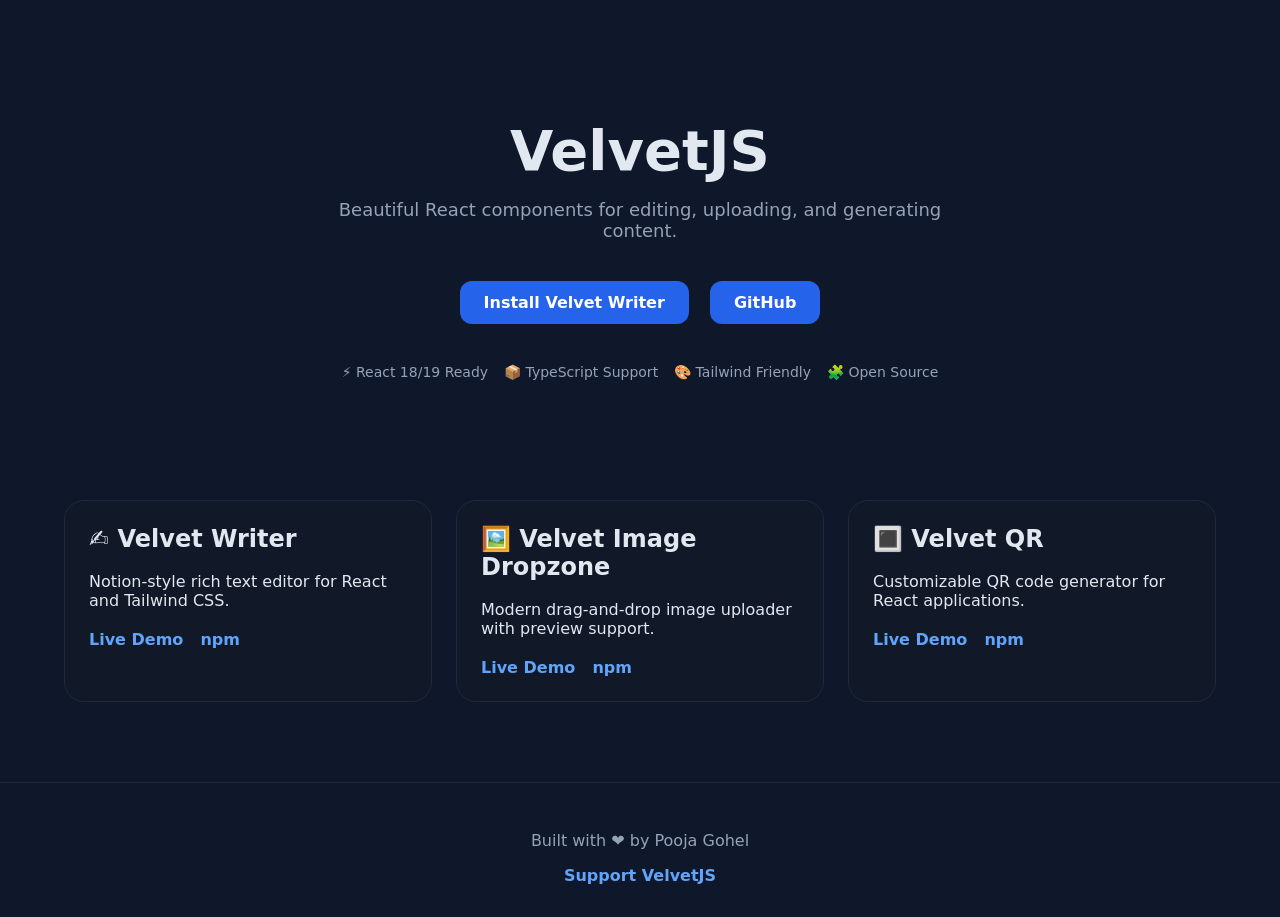
==== index.html @ a47351d4 "Scaffold VelvetJS GitHub Pages site Homepage, per-package demo pages, sponsor page, and GitHub Actio" ====
<!DOCTYPE html>
<html lang="en">
<head>
  <meta charset="UTF-8" />
  <meta name="viewport" content="width=device-width, initial-scale=1.0" />
  <title>VelvetJS – React UI Tools</title>

  <meta name="description" content="VelvetJS – React rich text editor, image upload dropzone, and QR code generator." />
  <meta property="og:title" content="VelvetJS" />
  <meta property="og:description" content="Beautiful React components for editing, uploading, and generating content." />
  <meta property="og:type" content="website" />
  <meta property="og:url" content="https://velvetjs.github.io" />

  <link rel="stylesheet" href="styles/main.css" />
</head>
<body>

  <header class="hero">
    <h1>VelvetJS</h1>
    <p>Beautiful React components for editing, uploading, and generating content.</p>

    <div class="hero-buttons">
      <a href="https://www.npmjs.com/package/velvet-writer">Install Velvet Writer</a>
      <a href="https://github.com/PoojaGohel">GitHub</a>
    </div>

    <div class="stats">
      <div>⚡ React 18/19 Ready</div>
      <div>📦 TypeScript Support</div>
      <div>🎨 Tailwind Friendly</div>
      <div>🧩 Open Source</div>
    </div>
  </header>

  <main class="packages">

    <section class="card">
      <h2>✍️ Velvet Writer</h2>
      <p>Notion-style rich text editor for React and Tailwind CSS.</p>
      <div class="actions">
        <a href="/writer/">Live Demo</a>
        <a href="https://www.npmjs.com/package/velvet-writer">npm</a>
      </div>
    </section>

    <section class="card">
      <h2>🖼️ Velvet Image Dropzone</h2>
      <p>Modern drag-and-drop image uploader with preview support.</p>
      <div class="actions">
        <a href="/image-dropzone/">Live Demo</a>
        <a href="https://www.npmjs.com/package/velvet-image-dropzone">npm</a>
      </div>
    </section>

    <section class="card">
      <h2>🔳 Velvet QR</h2>
      <p>Customizable QR code generator for React applications.</p>
      <div class="actions">
        <a href="/qr/">Live Demo</a>
        <a href="https://www.npmjs.com/package/velvet-qr">npm</a>
      </div>
    </section>

  </main>

  <footer>
    <p>Built with ❤️ by Pooja Gohel</p>
    <a href="/sponsor/">Support VelvetJS</a>
  </footer>

</body>
</html>
---- styles/main.css ----
* {
  box-sizing: border-box;
}

body {
  margin: 0;
  font-family: Inter, system-ui, sans-serif;
  background: #0f172a;
  color: #e2e8f0;
}

.hero {
  text-align: center;
  padding: 80px 20px;
}

.hero h1 {
  font-size: 56px;
  margin-bottom: 16px;
}

.hero p {
  font-size: 18px;
  max-width: 640px;
  margin: 0 auto 32px;
  color: #94a3b8;
}

.hero-buttons a {
  display: inline-block;
  margin: 8px;
  padding: 12px 24px;
  border-radius: 12px;
  background: #2563eb;
  color: white;
  text-decoration: none;
  font-weight: 600;
}

.stats {
  display: flex;
  flex-wrap: wrap;
  justify-content: center;
  gap: 16px;
  margin-top: 32px;
  color: #94a3b8;
  font-size: 14px;
}

.packages {
  display: grid;
  grid-template-columns: repeat(auto-fit, minmax(280px, 1fr));
  gap: 24px;
  padding: 40px 24px 80px;
  max-width: 1200px;
  margin: auto;
}

.card {
  background: #111827;
  border: 1px solid #1e293b;
  border-radius: 20px;
  padding: 24px;
}

.card h2 {
  margin-top: 0;
}

.actions {
  margin-top: 20px;
}

.actions a {
  margin-right: 12px;
  color: #60a5fa;
  text-decoration: none;
  font-weight: 600;
}

pre {
  background: #111827;
  border: 1px solid #1e293b;
  border-radius: 12px;
  padding: 16px;
  overflow-x: auto;
}

footer {
  text-align: center;
  padding: 32px 20px;
  border-top: 1px solid #1e293b;
  color: #94a3b8;
}

footer a {
  color: #60a5fa;
  text-decoration: none;
  font-weight: 600;
}
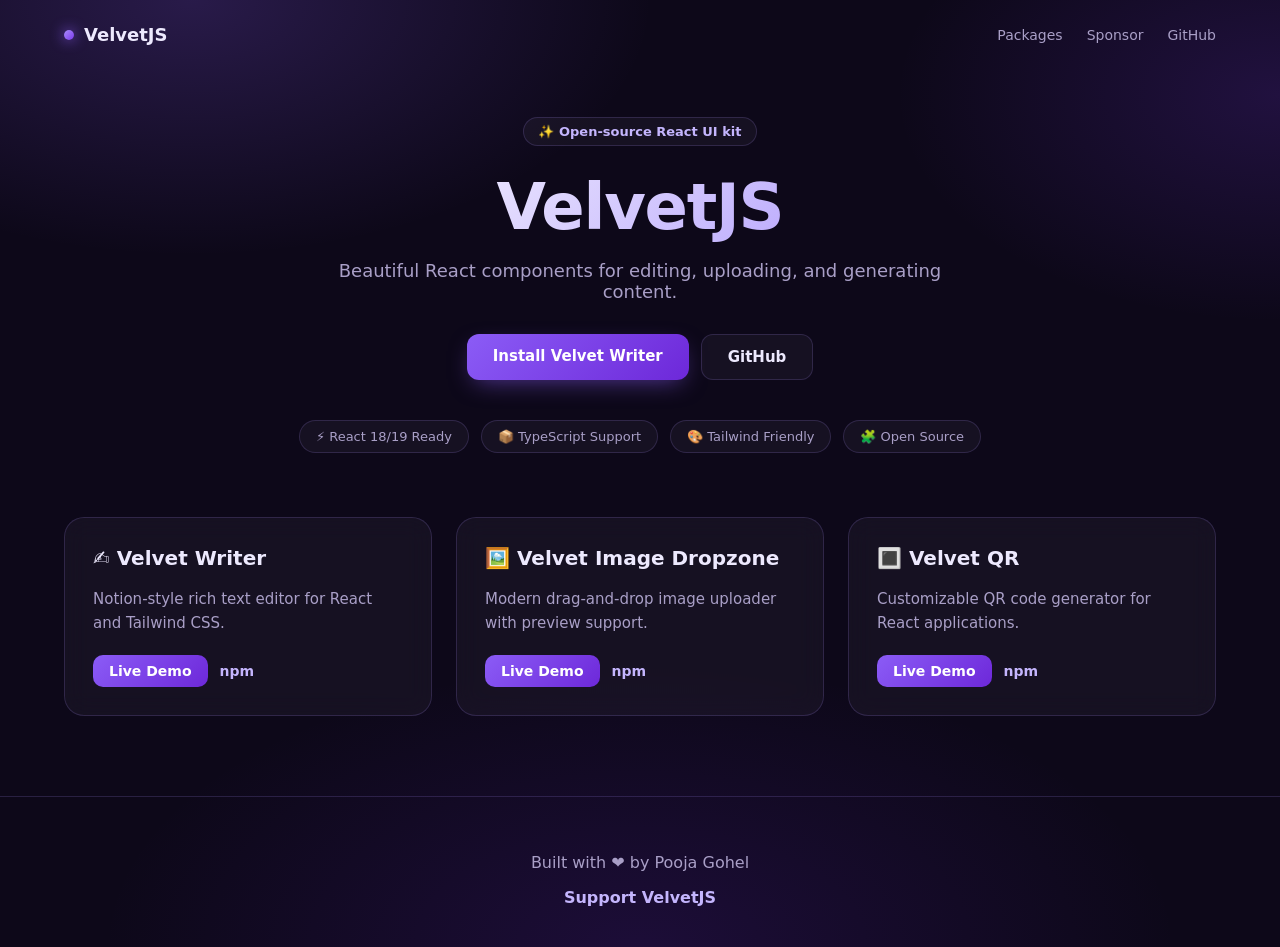
==== commit 83c8b99a: "Restyle site with a purple glassmorphism theme Replace the blue accent with a purple palette, add gr" ====
--- a/index.html
+++ b/index.html
@@ -9,13 +9,23 @@
   <meta property="og:title" content="VelvetJS" />
   <meta property="og:description" content="Beautiful React components for editing, uploading, and generating content." />
   <meta property="og:type" content="website" />
-  <meta property="og:url" content="https://velvetjs.github.io" />
+  <meta property="og:url" content="https://poojagohel.github.io" />
 
   <link rel="stylesheet" href="styles/main.css" />
 </head>
 <body>
 
+  <nav class="nav">
+    <a href="/" class="nav-brand"><span class="dot"></span> VelvetJS</a>
+    <div class="nav-links">
+      <a href="#packages">Packages</a>
+      <a href="/sponsor/">Sponsor</a>
+      <a href="https://github.com/PoojaGohel">GitHub</a>
+    </div>
+  </nav>
+
   <header class="hero">
+    <span class="eyebrow">✨ Open-source React UI kit</span>
     <h1>VelvetJS</h1>
     <p>Beautiful React components for editing, uploading, and generating content.</p>
 
@@ -32,13 +42,13 @@
     </div>
   </header>
 
-  <main class="packages">
+  <main class="packages" id="packages">
 
     <section class="card">
       <h2>✍️ Velvet Writer</h2>
       <p>Notion-style rich text editor for React and Tailwind CSS.</p>
       <div class="actions">
-        <a href="/writer/">Live Demo</a>
+        <a href="/velvet-writer/">Live Demo</a>
         <a href="https://www.npmjs.com/package/velvet-writer">npm</a>
       </div>
     </section>
@@ -47,7 +57,7 @@
       <h2>🖼️ Velvet Image Dropzone</h2>
       <p>Modern drag-and-drop image uploader with preview support.</p>
       <div class="actions">
-        <a href="/image-dropzone/">Live Demo</a>
+        <a href="/velvet-image-dropzone/">Live Demo</a>
         <a href="https://www.npmjs.com/package/velvet-image-dropzone">npm</a>
       </div>
     </section>
@@ -56,7 +66,7 @@
       <h2>🔳 Velvet QR</h2>
       <p>Customizable QR code generator for React applications.</p>
       <div class="actions">
-        <a href="/qr/">Live Demo</a>
+        <a href="/velvet-qr/">Live Demo</a>
         <a href="https://www.npmjs.com/package/velvet-qr">npm</a>
       </div>
     </section>
--- a/styles/main.css
+++ b/styles/main.css
@@ -2,99 +2,295 @@
   box-sizing: border-box;
 }
 
+:root {
+  --bg: #0d0819;
+  --bg-alt: #150e2b;
+  --surface: rgba(255, 255, 255, 0.04);
+  --surface-border: rgba(167, 139, 250, 0.18);
+  --text: #ede9fe;
+  --text-muted: #a99fc7;
+  --purple-50: #f5f3ff;
+  --purple-300: #c4b5fd;
+  --purple-400: #a78bfa;
+  --purple-500: #8b5cf6;
+  --purple-600: #7c3aed;
+  --purple-700: #6d28d9;
+}
+
+html {
+  scroll-behavior: smooth;
+}
+
 body {
   margin: 0;
-  font-family: Inter, system-ui, sans-serif;
-  background: #0f172a;
-  color: #e2e8f0;
-}
+  font-family: "Inter", system-ui, -apple-system, sans-serif;
+  background:
+    radial-gradient(60% 45% at 15% 0%, rgba(139, 92, 246, 0.22), transparent 60%),
+    radial-gradient(50% 40% at 100% 10%, rgba(124, 58, 237, 0.18), transparent 60%),
+    radial-gradient(70% 50% at 50% 100%, rgba(109, 40, 217, 0.16), transparent 60%),
+    var(--bg);
+  color: var(--text);
+  min-height: 100vh;
+}
+
+a {
+  color: inherit;
+}
+
+/* Nav */
+
+.nav {
+  display: flex;
+  align-items: center;
+  justify-content: space-between;
+  max-width: 1200px;
+  margin: 0 auto;
+  padding: 24px 24px 0;
+}
+
+.nav-brand {
+  display: flex;
+  align-items: center;
+  gap: 10px;
+  font-weight: 700;
+  font-size: 18px;
+  text-decoration: none;
+  color: var(--text);
+}
+
+.nav-brand .dot {
+  width: 10px;
+  height: 10px;
+  border-radius: 50%;
+  background: linear-gradient(135deg, var(--purple-400), var(--purple-600));
+  box-shadow: 0 0 14px var(--purple-500);
+}
+
+.nav-links {
+  display: flex;
+  gap: 24px;
+}
+
+.nav-links a {
+  color: var(--text-muted);
+  text-decoration: none;
+  font-size: 14px;
+  font-weight: 500;
+  transition: color 0.2s ease;
+}
+
+.nav-links a:hover {
+  color: var(--purple-300);
+}
+
+/* Hero */
 
 .hero {
   text-align: center;
-  padding: 80px 20px;
+  padding: 72px 20px 48px;
+}
+
+.hero .eyebrow {
+  display: inline-flex;
+  align-items: center;
+  gap: 8px;
+  padding: 6px 14px;
+  border-radius: 999px;
+  background: var(--surface);
+  border: 1px solid var(--surface-border);
+  color: var(--purple-300);
+  font-size: 13px;
+  font-weight: 600;
+  margin-bottom: 24px;
 }
 
 .hero h1 {
-  font-size: 56px;
-  margin-bottom: 16px;
+  font-size: clamp(40px, 7vw, 64px);
+  margin: 0 0 16px;
+  font-weight: 800;
+  letter-spacing: -0.02em;
+  background: linear-gradient(135deg, #ffffff 20%, var(--purple-300) 60%, var(--purple-500) 100%);
+  -webkit-background-clip: text;
+  background-clip: text;
+  color: transparent;
 }
 
 .hero p {
   font-size: 18px;
   max-width: 640px;
   margin: 0 auto 32px;
-  color: #94a3b8;
+  color: var(--text-muted);
+}
+
+.hero-buttons {
+  display: flex;
+  flex-wrap: wrap;
+  justify-content: center;
+  gap: 12px;
 }
 
 .hero-buttons a {
   display: inline-block;
-  margin: 8px;
-  padding: 12px 24px;
+  padding: 13px 26px;
   border-radius: 12px;
-  background: #2563eb;
+  text-decoration: none;
+  font-weight: 600;
+  font-size: 15px;
+  transition: transform 0.15s ease, box-shadow 0.15s ease, background 0.15s ease;
+}
+
+.hero-buttons a:first-child {
+  background: linear-gradient(135deg, var(--purple-500), var(--purple-700));
   color: white;
-  text-decoration: none;
-  font-weight: 600;
+  box-shadow: 0 8px 24px -8px rgba(139, 92, 246, 0.6);
+}
+
+.hero-buttons a:first-child:hover {
+  transform: translateY(-2px);
+  box-shadow: 0 12px 28px -8px rgba(139, 92, 246, 0.75);
+}
+
+.hero-buttons a:not(:first-child) {
+  background: var(--surface);
+  border: 1px solid var(--surface-border);
+  color: var(--text);
+}
+
+.hero-buttons a:not(:first-child):hover {
+  border-color: var(--purple-400);
+  transform: translateY(-2px);
 }
 
 .stats {
   display: flex;
   flex-wrap: wrap;
   justify-content: center;
-  gap: 16px;
-  margin-top: 32px;
-  color: #94a3b8;
-  font-size: 14px;
-}
+  gap: 12px;
+  margin-top: 40px;
+}
+
+.stats div {
+  padding: 8px 16px;
+  border-radius: 999px;
+  background: var(--surface);
+  border: 1px solid var(--surface-border);
+  color: var(--text-muted);
+  font-size: 13px;
+  font-weight: 500;
+}
+
+/* Package cards */
 
 .packages {
   display: grid;
   grid-template-columns: repeat(auto-fit, minmax(280px, 1fr));
   gap: 24px;
-  padding: 40px 24px 80px;
+  padding: 16px 24px 80px;
   max-width: 1200px;
   margin: auto;
 }
 
 .card {
-  background: #111827;
-  border: 1px solid #1e293b;
+  position: relative;
+  background: var(--surface);
+  border: 1px solid var(--surface-border);
   border-radius: 20px;
-  padding: 24px;
+  padding: 28px;
+  backdrop-filter: blur(12px);
+  transition: transform 0.2s ease, border-color 0.2s ease, box-shadow 0.2s ease;
+  overflow: hidden;
+}
+
+.card::before {
+  content: "";
+  position: absolute;
+  inset: 0;
+  background: radial-gradient(120% 60% at 0% 0%, rgba(139, 92, 246, 0.15), transparent 60%);
+  opacity: 0;
+  transition: opacity 0.2s ease;
+}
+
+.card:hover {
+  transform: translateY(-4px);
+  border-color: var(--purple-400);
+  box-shadow: 0 16px 40px -16px rgba(139, 92, 246, 0.45);
+}
+
+.card:hover::before {
+  opacity: 1;
 }
 
 .card h2 {
   margin-top: 0;
+  font-size: 20px;
+  position: relative;
+}
+
+.card p {
+  color: var(--text-muted);
+  font-size: 15px;
+  line-height: 1.6;
+  position: relative;
 }
 
 .actions {
   margin-top: 20px;
+  position: relative;
+  display: flex;
+  gap: 12px;
 }
 
 .actions a {
-  margin-right: 12px;
-  color: #60a5fa;
-  text-decoration: none;
-  font-weight: 600;
+  color: var(--purple-300);
+  text-decoration: none;
+  font-weight: 600;
+  font-size: 14px;
+  padding: 8px 0;
+  transition: color 0.2s ease;
+}
+
+.actions a:hover {
+  color: var(--purple-50);
+}
+
+.actions a:first-child {
+  padding: 8px 16px;
+  border-radius: 10px;
+  background: linear-gradient(135deg, var(--purple-500), var(--purple-700));
+  color: white;
+}
+
+.actions a:first-child:hover {
+  color: white;
+  opacity: 0.9;
 }
 
 pre {
-  background: #111827;
-  border: 1px solid #1e293b;
+  background: var(--bg-alt);
+  border: 1px solid var(--surface-border);
   border-radius: 12px;
   padding: 16px;
   overflow-x: auto;
 }
 
+code {
+  color: var(--purple-300);
+}
+
 footer {
   text-align: center;
-  padding: 32px 20px;
-  border-top: 1px solid #1e293b;
-  color: #94a3b8;
+  padding: 40px 20px;
+  border-top: 1px solid var(--surface-border);
+  color: var(--text-muted);
 }
 
 footer a {
-  color: #60a5fa;
-  text-decoration: none;
-  font-weight: 600;
-}
+  color: var(--purple-300);
+  text-decoration: none;
+  font-weight: 600;
+  transition: color 0.2s ease;
+}
+
+footer a:hover {
+  color: var(--purple-50);
+}
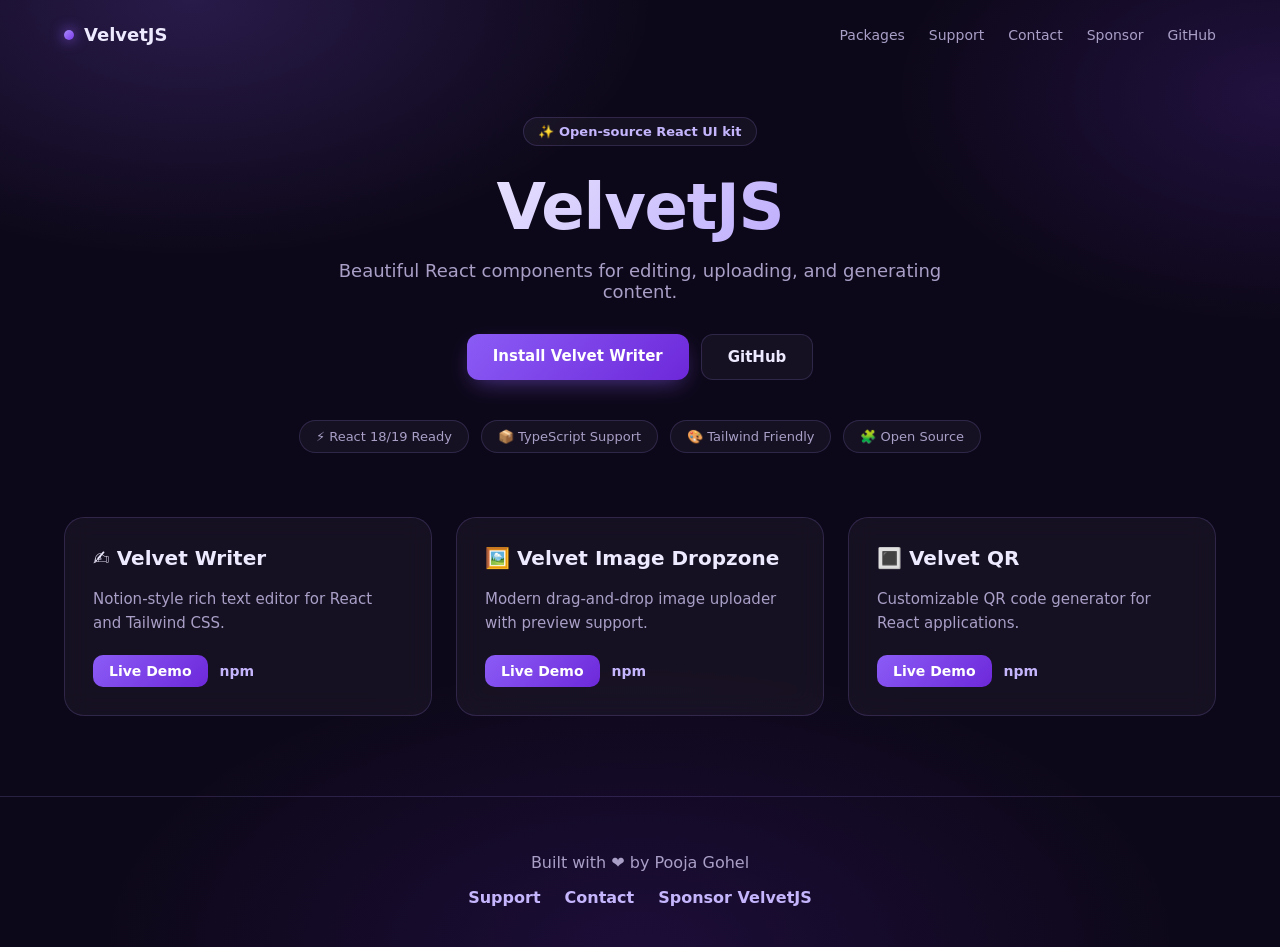
==== commit 8e5b2744: "Add Contact and Support pages, no backend required Contact page routes visitors to a mailto link and" ====
--- a/index.html
+++ b/index.html
@@ -3,15 +3,85 @@
 <head>
   <meta charset="UTF-8" />
   <meta name="viewport" content="width=device-width, initial-scale=1.0" />
-  <title>VelvetJS – React UI Tools</title>
+  <title>VelvetJS – Beautiful React UI Components (Editor, Dropzone, QR Code)</title>
 
-  <meta name="description" content="VelvetJS – React rich text editor, image upload dropzone, and QR code generator." />
-  <meta property="og:title" content="VelvetJS" />
-  <meta property="og:description" content="Beautiful React components for editing, uploading, and generating content." />
+  <meta name="description" content="VelvetJS is a free, open-source suite of React components: a Notion-style rich text editor, a drag-and-drop image dropzone, and a customizable QR code generator. TypeScript-ready, Tailwind-friendly, React 18 & 19 compatible." />
+  <meta name="keywords" content="react components, react rich text editor, react image upload, react qr code generator, velvet-writer, velvet-image-dropzone, velvet-qr, open source react ui library, tailwind react components, typescript react components" />
+  <meta name="author" content="Pooja Gohel" />
+  <meta name="robots" content="index, follow" />
+  <link rel="canonical" href="https://poojagohel.github.io/" />
+
+  <link rel="icon" type="image/svg+xml" href="/assets/favicon.svg" />
+  <meta name="theme-color" content="#0d0819" />
+
+  <meta property="og:site_name" content="VelvetJS" />
+  <meta property="og:title" content="VelvetJS – Beautiful React UI Components" />
+  <meta property="og:description" content="Beautiful React components for editing, uploading, and generating content. Free, open-source, and TypeScript-ready." />
   <meta property="og:type" content="website" />
-  <meta property="og:url" content="https://poojagohel.github.io" />
+  <meta property="og:url" content="https://poojagohel.github.io/" />
+  <meta property="og:image" content="https://poojagohel.github.io/assets/og-image.png" />
+  <meta property="og:image:width" content="1200" />
+  <meta property="og:image:height" content="630" />
+
+  <meta name="twitter:card" content="summary_large_image" />
+  <meta name="twitter:title" content="VelvetJS – Beautiful React UI Components" />
+  <meta name="twitter:description" content="Beautiful React components for editing, uploading, and generating content. Free, open-source, and TypeScript-ready." />
+  <meta name="twitter:image" content="https://poojagohel.github.io/assets/og-image.png" />
 
   <link rel="stylesheet" href="styles/main.css" />
+
+  <script type="application/ld+json">
+  {
+    "@context": "https://schema.org",
+    "@type": "WebSite",
+    "name": "VelvetJS",
+    "url": "https://poojagohel.github.io/",
+    "description": "Beautiful React components for editing, uploading, and generating content.",
+    "author": {
+      "@type": "Person",
+      "name": "Pooja Gohel",
+      "url": "https://github.com/PoojaGohel"
+    }
+  }
+  </script>
+  <script type="application/ld+json">
+  {
+    "@context": "https://schema.org",
+    "@type": "ItemList",
+    "itemListElement": [
+      {
+        "@type": "SoftwareApplication",
+        "position": 1,
+        "name": "Velvet Writer",
+        "applicationCategory": "DeveloperApplication",
+        "operatingSystem": "Any",
+        "description": "Notion-style rich text editor for React and Tailwind CSS.",
+        "url": "https://poojagohel.github.io/velvet-writer/",
+        "offers": { "@type": "Offer", "price": "0", "priceCurrency": "USD" }
+      },
+      {
+        "@type": "SoftwareApplication",
+        "position": 2,
+        "name": "Velvet Image Dropzone",
+        "applicationCategory": "DeveloperApplication",
+        "operatingSystem": "Any",
+        "description": "Modern drag-and-drop image uploader with preview support for React.",
+        "url": "https://poojagohel.github.io/velvet-image-dropzone/",
+        "offers": { "@type": "Offer", "price": "0", "priceCurrency": "USD" }
+      },
+      {
+        "@type": "SoftwareApplication",
+        "position": 3,
+        "name": "Velvet QR",
+        "applicationCategory": "DeveloperApplication",
+        "operatingSystem": "Any",
+        "description": "Customizable QR code generator for React applications.",
+        "url": "https://poojagohel.github.io/velvet-qr/",
+        "offers": { "@type": "Offer", "price": "0", "priceCurrency": "USD" }
+      }
+    ]
+  }
+  </script>
 </head>
 <body>
 
@@ -19,6 +89,8 @@
     <a href="/" class="nav-brand"><span class="dot"></span> VelvetJS</a>
     <div class="nav-links">
       <a href="#packages">Packages</a>
+      <a href="/support/">Support</a>
+      <a href="/contact/">Contact</a>
       <a href="/sponsor/">Sponsor</a>
       <a href="https://github.com/PoojaGohel">GitHub</a>
     </div>
@@ -75,7 +147,11 @@
 
   <footer>
     <p>Built with ❤️ by Pooja Gohel</p>
-    <a href="/sponsor/">Support VelvetJS</a>
+    <div class="footer-links">
+      <a href="/support/">Support</a>
+      <a href="/contact/">Contact</a>
+      <a href="/sponsor/">Sponsor VelvetJS</a>
+    </div>
   </footer>
 
 </body>
--- a/styles/main.css
+++ b/styles/main.css
@@ -294,3 +294,56 @@
 footer a:hover {
   color: var(--purple-50);
 }
+
+.footer-links {
+  display: flex;
+  flex-wrap: wrap;
+  justify-content: center;
+  gap: 24px;
+  margin-top: 12px;
+}
+
+/* Content pages (support, contact, package demos) */
+
+.content {
+  max-width: 900px;
+  margin: 0 auto;
+  padding: 16px 24px 80px;
+}
+
+.content h2 {
+  font-size: 22px;
+  margin-top: 40px;
+}
+
+.content h2:first-child {
+  margin-top: 0;
+}
+
+.method-grid {
+  display: grid;
+  grid-template-columns: repeat(auto-fit, minmax(240px, 1fr));
+  gap: 20px;
+  margin-top: 16px;
+}
+
+.faq-item {
+  background: var(--surface);
+  border: 1px solid var(--surface-border);
+  border-radius: 16px;
+  padding: 20px 24px;
+  margin-bottom: 16px;
+}
+
+.faq-item h3 {
+  margin: 0 0 8px;
+  font-size: 16px;
+  color: var(--text);
+}
+
+.faq-item p {
+  margin: 0;
+  color: var(--text-muted);
+  font-size: 15px;
+  line-height: 1.6;
+}
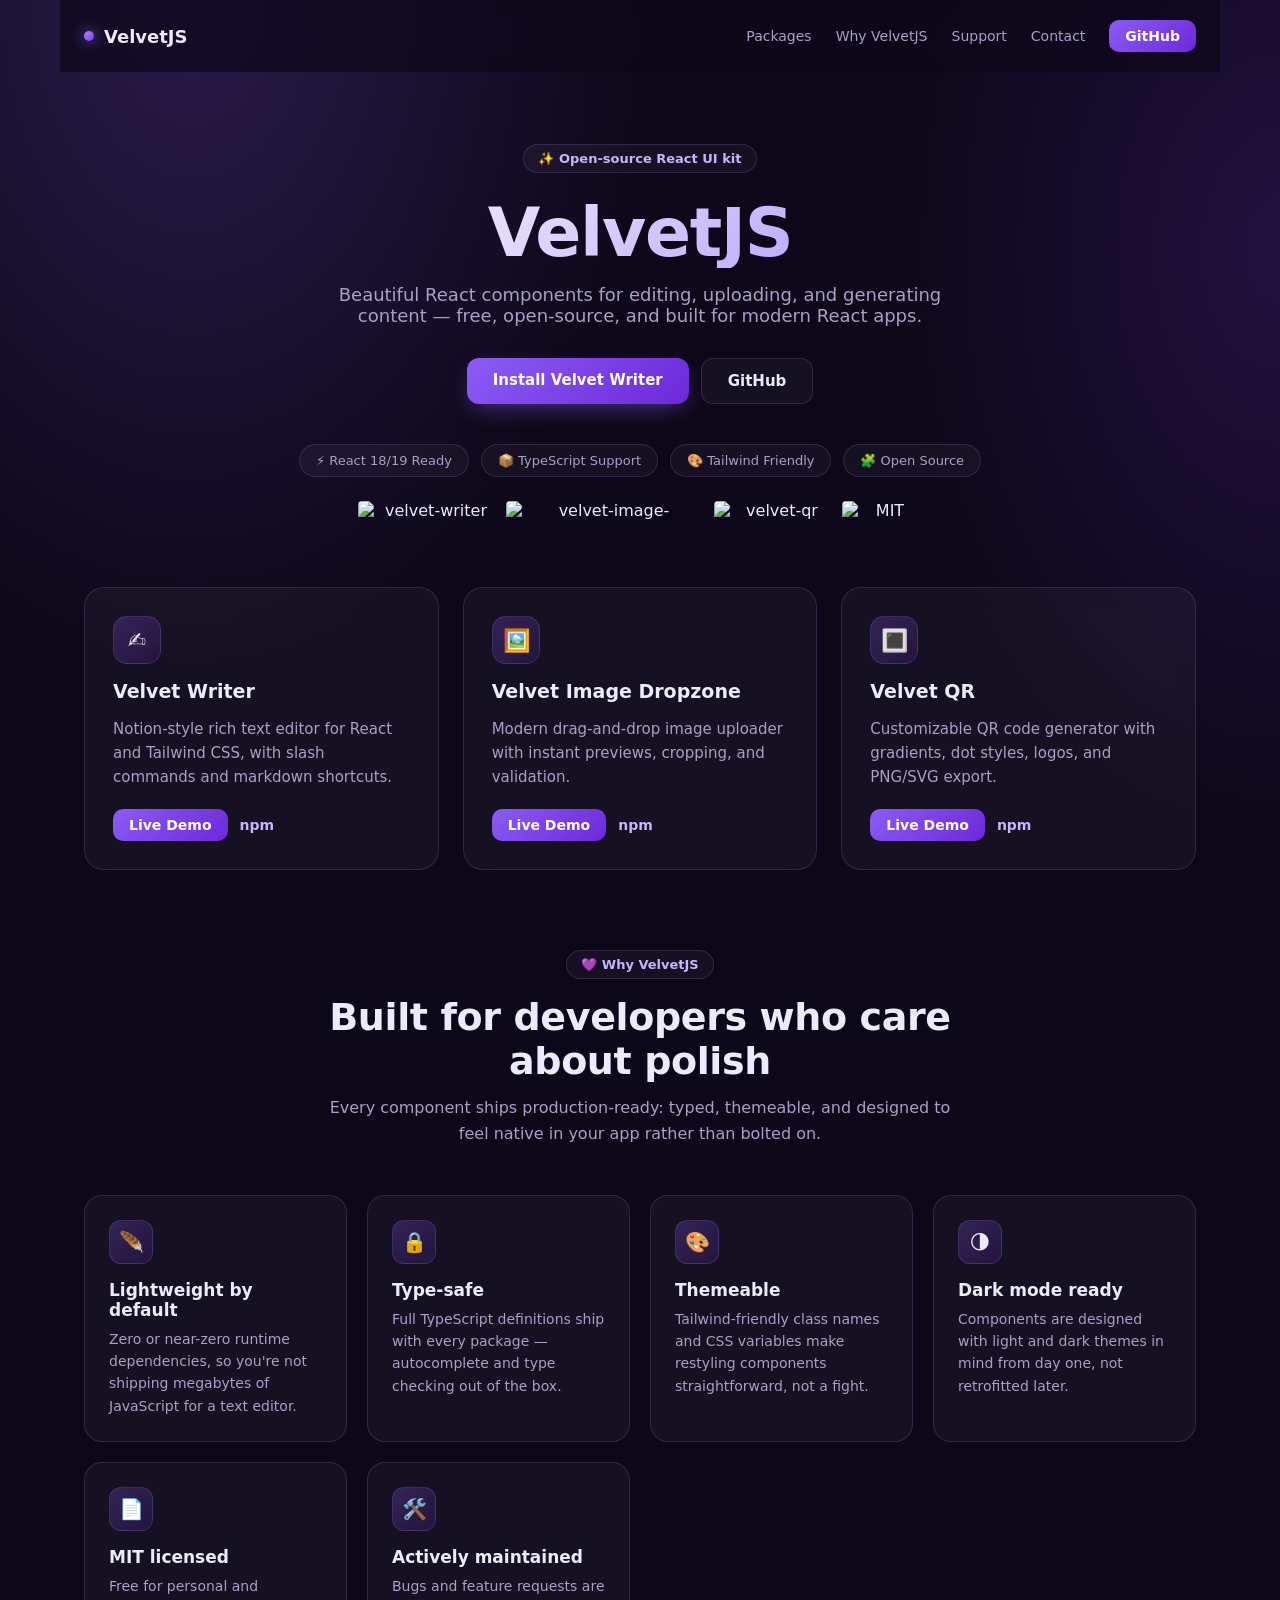
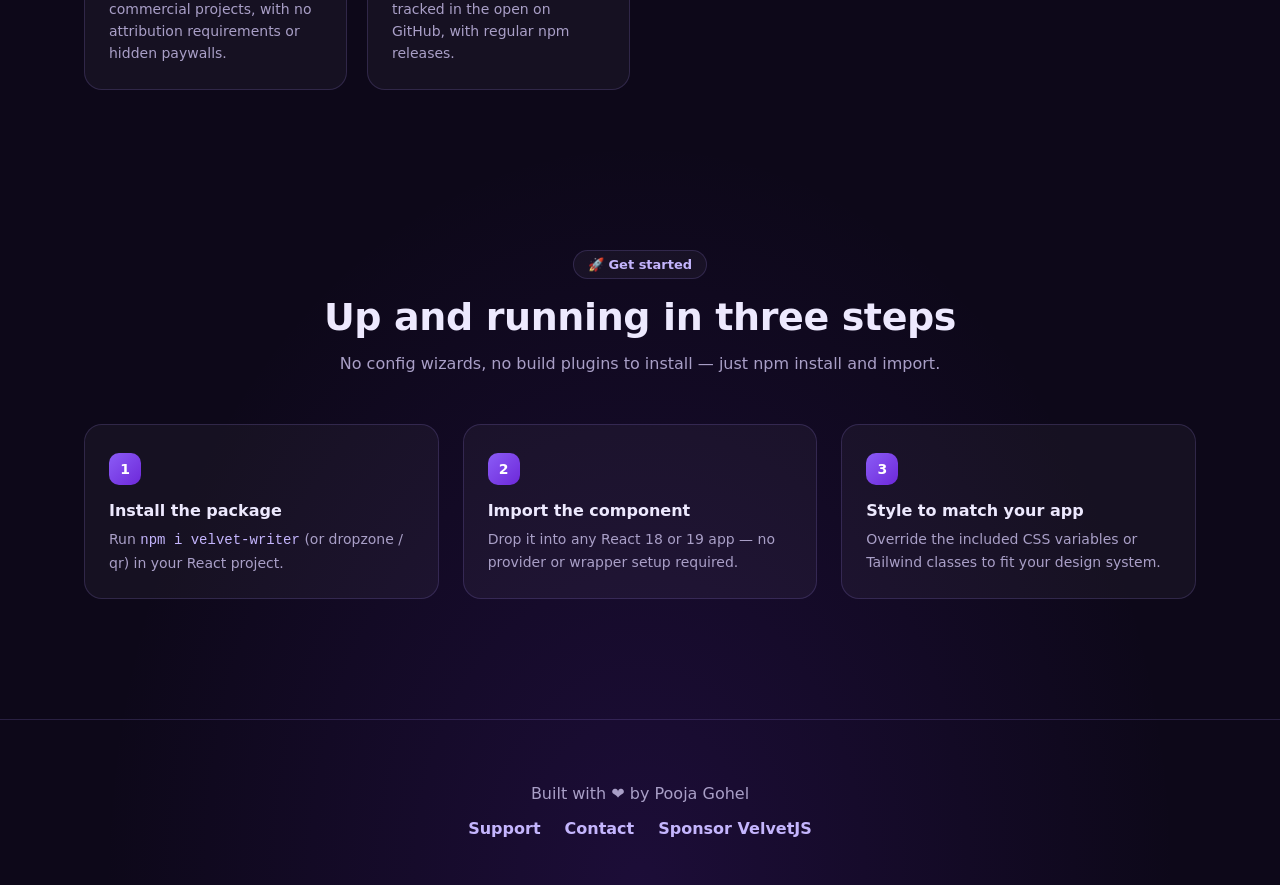
==== commit 962bd3d3: "Redesign UI and deepen SEO across the site UI: add a responsive hamburger nav (CSS-only, no JS toggl" ====
--- a/index.html
+++ b/index.html
@@ -3,7 +3,7 @@
 <head>
   <meta charset="UTF-8" />
   <meta name="viewport" content="width=device-width, initial-scale=1.0" />
-  <title>VelvetJS – Beautiful React UI Components (Editor, Dropzone, QR Code)</title>
+  <title>VelvetJS – React Editor, Image Upload & QR Components</title>
 
   <meta name="description" content="VelvetJS is a free, open-source suite of React components: a Notion-style rich text editor, a drag-and-drop image dropzone, and a customizable QR code generator. TypeScript-ready, Tailwind-friendly, React 18 & 19 compatible." />
   <meta name="keywords" content="react components, react rich text editor, react image upload, react qr code generator, velvet-writer, velvet-image-dropzone, velvet-qr, open source react ui library, tailwind react components, typescript react components" />
@@ -87,19 +87,21 @@
 
   <nav class="nav">
     <a href="/" class="nav-brand"><span class="dot"></span> VelvetJS</a>
+    <input type="checkbox" id="nav-toggle" class="nav-toggle" />
+    <label for="nav-toggle" class="nav-burger" aria-label="Toggle menu"><span></span></label>
     <div class="nav-links">
       <a href="#packages">Packages</a>
+      <a href="#why">Why VelvetJS</a>
       <a href="/support/">Support</a>
       <a href="/contact/">Contact</a>
-      <a href="/sponsor/">Sponsor</a>
-      <a href="https://github.com/PoojaGohel">GitHub</a>
+      <a href="https://github.com/PoojaGohel" class="nav-cta">GitHub</a>
     </div>
   </nav>
 
   <header class="hero">
     <span class="eyebrow">✨ Open-source React UI kit</span>
     <h1>VelvetJS</h1>
-    <p>Beautiful React components for editing, uploading, and generating content.</p>
+    <p>Beautiful React components for editing, uploading, and generating content — free, open-source, and built for modern React apps.</p>
 
     <div class="hero-buttons">
       <a href="https://www.npmjs.com/package/velvet-writer">Install Velvet Writer</a>
@@ -112,34 +114,115 @@
       <div>🎨 Tailwind Friendly</div>
       <div>🧩 Open Source</div>
     </div>
+
+    <div class="badge-row">
+      <img src="https://img.shields.io/npm/v/velvet-writer?color=8b5cf6&label=velvet-writer" alt="velvet-writer npm version" width="140" height="22" loading="lazy" />
+      <img src="https://img.shields.io/npm/v/velvet-image-dropzone?color=8b5cf6&label=velvet-image-dropzone" alt="velvet-image-dropzone npm version" width="200" height="22" loading="lazy" />
+      <img src="https://img.shields.io/npm/v/velvet-qr?color=8b5cf6&label=velvet-qr" alt="velvet-qr npm version" width="120" height="22" loading="lazy" />
+      <img src="https://img.shields.io/badge/license-MIT-8b5cf6" alt="MIT license" width="80" height="22" loading="lazy" />
+    </div>
   </header>
 
-  <main class="packages" id="packages">
-
-    <section class="card">
-      <h2>✍️ Velvet Writer</h2>
-      <p>Notion-style rich text editor for React and Tailwind CSS.</p>
-      <div class="actions">
-        <a href="/velvet-writer/">Live Demo</a>
-        <a href="https://www.npmjs.com/package/velvet-writer">npm</a>
-      </div>
+  <main>
+
+    <section class="packages" id="packages">
+
+      <section class="card reveal">
+        <div class="card-icon">✍️</div>
+        <h2>Velvet Writer</h2>
+        <p>Notion-style rich text editor for React and Tailwind CSS, with slash commands and markdown shortcuts.</p>
+        <div class="actions">
+          <a href="/velvet-writer/">Live Demo</a>
+          <a href="https://www.npmjs.com/package/velvet-writer">npm</a>
+        </div>
+      </section>
+
+      <section class="card reveal">
+        <div class="card-icon">🖼️</div>
+        <h2>Velvet Image Dropzone</h2>
+        <p>Modern drag-and-drop image uploader with instant previews, cropping, and validation.</p>
+        <div class="actions">
+          <a href="/velvet-image-dropzone/">Live Demo</a>
+          <a href="https://www.npmjs.com/package/velvet-image-dropzone">npm</a>
+        </div>
+      </section>
+
+      <section class="card reveal">
+        <div class="card-icon">🔳</div>
+        <h2>Velvet QR</h2>
+        <p>Customizable QR code generator with gradients, dot styles, logos, and PNG/SVG export.</p>
+        <div class="actions">
+          <a href="/velvet-qr/">Live Demo</a>
+          <a href="https://www.npmjs.com/package/velvet-qr">npm</a>
+        </div>
+      </section>
+
     </section>
 
-    <section class="card">
-      <h2>🖼️ Velvet Image Dropzone</h2>
-      <p>Modern drag-and-drop image uploader with preview support.</p>
-      <div class="actions">
-        <a href="/velvet-image-dropzone/">Live Demo</a>
-        <a href="https://www.npmjs.com/package/velvet-image-dropzone">npm</a>
+    <section class="section" id="why">
+      <div class="section-header reveal">
+        <span class="eyebrow">💜 Why VelvetJS</span>
+        <h2>Built for developers who care about polish</h2>
+        <p>Every component ships production-ready: typed, themeable, and designed to feel native in your app rather than bolted on.</p>
+      </div>
+
+      <div class="feature-grid">
+        <div class="feature reveal">
+          <div class="icon">🪶</div>
+          <h3>Lightweight by default</h3>
+          <p>Zero or near-zero runtime dependencies, so you're not shipping megabytes of JavaScript for a text editor.</p>
+        </div>
+        <div class="feature reveal">
+          <div class="icon">🔒</div>
+          <h3>Type-safe</h3>
+          <p>Full TypeScript definitions ship with every package — autocomplete and type checking out of the box.</p>
+        </div>
+        <div class="feature reveal">
+          <div class="icon">🎨</div>
+          <h3>Themeable</h3>
+          <p>Tailwind-friendly class names and CSS variables make restyling components straightforward, not a fight.</p>
+        </div>
+        <div class="feature reveal">
+          <div class="icon">🌗</div>
+          <h3>Dark mode ready</h3>
+          <p>Components are designed with light and dark themes in mind from day one, not retrofitted later.</p>
+        </div>
+        <div class="feature reveal">
+          <div class="icon">📄</div>
+          <h3>MIT licensed</h3>
+          <p>Free for personal and commercial projects, with no attribution requirements or hidden paywalls.</p>
+        </div>
+        <div class="feature reveal">
+          <div class="icon">🛠️</div>
+          <h3>Actively maintained</h3>
+          <p>Bugs and feature requests are tracked in the open on GitHub, with regular npm releases.</p>
+        </div>
       </div>
     </section>
 
-    <section class="card">
-      <h2>🔳 Velvet QR</h2>
-      <p>Customizable QR code generator for React applications.</p>
-      <div class="actions">
-        <a href="/velvet-qr/">Live Demo</a>
-        <a href="https://www.npmjs.com/package/velvet-qr">npm</a>
+    <section class="section">
+      <div class="section-header reveal">
+        <span class="eyebrow">🚀 Get started</span>
+        <h2>Up and running in three steps</h2>
+        <p>No config wizards, no build plugins to install — just npm install and import.</p>
+      </div>
+
+      <div class="steps">
+        <div class="step reveal">
+          <div class="step-number">1</div>
+          <h3>Install the package</h3>
+          <p>Run <code>npm i velvet-writer</code> (or dropzone / qr) in your React project.</p>
+        </div>
+        <div class="step reveal">
+          <div class="step-number">2</div>
+          <h3>Import the component</h3>
+          <p>Drop it into any React 18 or 19 app — no provider or wrapper setup required.</p>
+        </div>
+        <div class="step reveal">
+          <div class="step-number">3</div>
+          <h3>Style to match your app</h3>
+          <p>Override the included CSS variables or Tailwind classes to fit your design system.</p>
+        </div>
       </div>
     </section>
 
@@ -154,5 +237,6 @@
     </div>
   </footer>
 
+  <script src="scripts/main.js"></script>
 </body>
 </html>
--- a/styles/main.css
+++ b/styles/main.css
@@ -6,15 +6,18 @@
   --bg: #0d0819;
   --bg-alt: #150e2b;
   --surface: rgba(255, 255, 255, 0.04);
+  --surface-hover: rgba(255, 255, 255, 0.07);
   --surface-border: rgba(167, 139, 250, 0.18);
   --text: #ede9fe;
   --text-muted: #a99fc7;
+  --text-dim: #7c7295;
   --purple-50: #f5f3ff;
   --purple-300: #c4b5fd;
   --purple-400: #a78bfa;
   --purple-500: #8b5cf6;
   --purple-600: #7c3aed;
   --purple-700: #6d28d9;
+  --max: 1160px;
 }
 
 html {
@@ -31,21 +34,49 @@
     var(--bg);
   color: var(--text);
   min-height: 100vh;
+  overflow-x: hidden;
 }
 
 a {
   color: inherit;
 }
 
+img {
+  max-width: 100%;
+}
+
+::selection {
+  background: var(--purple-500);
+  color: white;
+}
+
+/* Reveal-on-scroll */
+
+.reveal {
+  opacity: 0;
+  transform: translateY(16px);
+  transition: opacity 0.6s ease, transform 0.6s ease;
+}
+
+.reveal.is-visible {
+  opacity: 1;
+  transform: none;
+}
+
 /* Nav */
 
 .nav {
+  position: sticky;
+  top: 0;
+  z-index: 50;
   display: flex;
   align-items: center;
   justify-content: space-between;
-  max-width: 1200px;
+  max-width: var(--max);
   margin: 0 auto;
-  padding: 24px 24px 0;
+  padding: 20px 24px;
+  background: rgba(13, 8, 25, 0.7);
+  backdrop-filter: blur(10px);
 }
 
 .nav-brand {
@@ -56,6 +87,7 @@
   font-size: 18px;
   text-decoration: none;
   color: var(--text);
+  z-index: 2;
 }
 
 .nav-brand .dot {
@@ -66,8 +98,48 @@
   box-shadow: 0 0 14px var(--purple-500);
 }
 
+.nav-toggle {
+  display: none;
+}
+
+.nav-burger {
+  display: none;
+  width: 22px;
+  height: 16px;
+  position: relative;
+  cursor: pointer;
+  z-index: 2;
+}
+
+.nav-burger span,
+.nav-burger span::before,
+.nav-burger span::after {
+  position: absolute;
+  left: 0;
+  width: 100%;
+  height: 2px;
+  background: var(--text);
+  border-radius: 2px;
+  transition: transform 0.2s ease, opacity 0.2s ease, top 0.2s ease;
+}
+
+.nav-burger span {
+  top: 7px;
+}
+
+.nav-burger span::before {
+  content: "";
+  top: -7px;
+}
+
+.nav-burger span::after {
+  content: "";
+  top: 7px;
+}
+
 .nav-links {
   display: flex;
+  align-items: center;
   gap: 24px;
 }
 
@@ -83,14 +155,102 @@
   color: var(--purple-300);
 }
 
-/* Hero */
-
-.hero {
+.nav-links .nav-cta {
+  padding: 8px 16px;
+  border-radius: 10px;
+  background: linear-gradient(135deg, var(--purple-500), var(--purple-700));
+  color: white !important;
+  font-weight: 600;
+}
+
+@media (max-width: 760px) {
+  .nav-burger {
+    display: block;
+  }
+
+  .nav-links {
+    position: fixed;
+    inset: 0 0 auto 0;
+    flex-direction: column;
+    align-items: flex-start;
+    gap: 4px;
+    padding: 88px 24px 24px;
+    background: rgba(13, 8, 25, 0.98);
+    border-bottom: 1px solid var(--surface-border);
+    transform: translateY(-100%);
+    opacity: 0;
+    visibility: hidden;
+    transition: transform 0.25s ease, opacity 0.25s ease, visibility 0.25s;
+  }
+
+  .nav-links a {
+    width: 100%;
+    padding: 12px 0;
+    font-size: 16px;
+    border-bottom: 1px solid var(--surface-border);
+  }
+
+  .nav-links .nav-cta {
+    margin-top: 8px;
+    text-align: center;
+  }
+
+  .nav-toggle:checked ~ .nav-links {
+    transform: none;
+    opacity: 1;
+    visibility: visible;
+  }
+
+  .nav-toggle:checked ~ .nav-burger span {
+    background: transparent;
+  }
+
+  .nav-toggle:checked ~ .nav-burger span::before {
+    top: 0;
+    transform: rotate(45deg);
+  }
+
+  .nav-toggle:checked ~ .nav-burger span::after {
+    top: 0;
+    transform: rotate(-45deg);
+  }
+}
+
+/* Section shell */
+
+.section {
+  max-width: var(--max);
+  margin: 0 auto;
+  padding: 80px 24px;
+}
+
+.section-header {
   text-align: center;
-  padding: 72px 20px 48px;
-}
-
-.hero .eyebrow {
+  max-width: 640px;
+  margin: 0 auto 48px;
+}
+
+.section-header .eyebrow {
+  margin-bottom: 16px;
+}
+
+.section-header h2 {
+  font-size: clamp(28px, 4vw, 38px);
+  margin: 0 0 12px;
+  font-weight: 800;
+  letter-spacing: -0.01em;
+}
+
+.section-header p {
+  color: var(--text-muted);
+  font-size: 16px;
+  line-height: 1.6;
+  margin: 0;
+}
+
+/* Eyebrow pill (shared) */
+
+.eyebrow {
   display: inline-flex;
   align-items: center;
   gap: 8px;
@@ -101,14 +261,26 @@
   color: var(--purple-300);
   font-size: 13px;
   font-weight: 600;
+}
+
+/* Hero */
+
+.hero {
+  text-align: center;
+  padding: 72px 20px 48px;
+  position: relative;
+}
+
+.hero .eyebrow {
   margin-bottom: 24px;
 }
 
 .hero h1 {
-  font-size: clamp(40px, 7vw, 64px);
+  font-size: clamp(40px, 7vw, 68px);
   margin: 0 0 16px;
   font-weight: 800;
   letter-spacing: -0.02em;
+  line-height: 1.05;
   background: linear-gradient(135deg, #ffffff 20%, var(--purple-300) 60%, var(--purple-500) 100%);
   -webkit-background-clip: text;
   background-clip: text;
@@ -179,14 +351,124 @@
   font-weight: 500;
 }
 
+/* Badge row (shields.io) */
+
+.badge-row {
+  display: flex;
+  flex-wrap: wrap;
+  justify-content: center;
+  gap: 8px;
+  margin-top: 24px;
+}
+
+.badge-row img {
+  height: 22px;
+  border-radius: 4px;
+}
+
+/* Feature grid ("Why VelvetJS") */
+
+.feature-grid {
+  display: grid;
+  grid-template-columns: repeat(auto-fit, minmax(240px, 1fr));
+  gap: 20px;
+}
+
+.feature {
+  background: var(--surface);
+  border: 1px solid var(--surface-border);
+  border-radius: 18px;
+  padding: 24px;
+  transition: transform 0.2s ease, border-color 0.2s ease;
+}
+
+.feature:hover {
+  transform: translateY(-3px);
+  border-color: var(--purple-400);
+}
+
+.feature .icon {
+  width: 44px;
+  height: 44px;
+  border-radius: 12px;
+  display: flex;
+  align-items: center;
+  justify-content: center;
+  font-size: 20px;
+  background: linear-gradient(135deg, rgba(139, 92, 246, 0.25), rgba(109, 40, 217, 0.15));
+  border: 1px solid var(--surface-border);
+  margin-bottom: 16px;
+}
+
+.feature h3 {
+  margin: 0 0 8px;
+  font-size: 17px;
+}
+
+.feature p {
+  margin: 0;
+  color: var(--text-muted);
+  font-size: 14px;
+  line-height: 1.6;
+}
+
+/* How it works steps */
+
+.steps {
+  display: grid;
+  grid-template-columns: repeat(3, 1fr);
+  gap: 24px;
+  counter-reset: step;
+}
+
+@media (max-width: 760px) {
+  .steps {
+    grid-template-columns: 1fr;
+  }
+}
+
+.step {
+  position: relative;
+  padding: 28px 24px 24px;
+  background: var(--surface);
+  border: 1px solid var(--surface-border);
+  border-radius: 18px;
+}
+
+.step .step-number {
+  width: 32px;
+  height: 32px;
+  border-radius: 10px;
+  display: flex;
+  align-items: center;
+  justify-content: center;
+  font-weight: 700;
+  font-size: 14px;
+  color: white;
+  background: linear-gradient(135deg, var(--purple-500), var(--purple-700));
+  margin-bottom: 16px;
+}
+
+.step h3 {
+  margin: 0 0 8px;
+  font-size: 16px;
+}
+
+.step p {
+  margin: 0;
+  color: var(--text-muted);
+  font-size: 14px;
+  line-height: 1.6;
+}
+
 /* Package cards */
 
 .packages {
   display: grid;
   grid-template-columns: repeat(auto-fit, minmax(280px, 1fr));
   gap: 24px;
-  padding: 16px 24px 80px;
-  max-width: 1200px;
+  padding: 16px 24px 0;
+  max-width: var(--max);
   margin: auto;
 }
 
@@ -220,9 +502,24 @@
   opacity: 1;
 }
 
-.card h2 {
-  margin-top: 0;
-  font-size: 20px;
+.card .card-icon {
+  width: 48px;
+  height: 48px;
+  border-radius: 14px;
+  display: flex;
+  align-items: center;
+  justify-content: center;
+  font-size: 22px;
+  background: linear-gradient(135deg, rgba(139, 92, 246, 0.25), rgba(109, 40, 217, 0.15));
+  border: 1px solid var(--surface-border);
+  margin-bottom: 16px;
+  position: relative;
+}
+
+.card h2,
+.card h3 {
+  margin: 0 0 10px;
+  font-size: 19px;
   position: relative;
 }
 
@@ -231,12 +528,14 @@
   font-size: 15px;
   line-height: 1.6;
   position: relative;
+  min-height: 48px;
 }
 
 .actions {
   margin-top: 20px;
   position: relative;
   display: flex;
+  flex-wrap: wrap;
   gap: 12px;
 }
 
@@ -271,6 +570,7 @@
   border-radius: 12px;
   padding: 16px;
   overflow-x: auto;
+  font-size: 14px;
 }
 
 code {
@@ -279,9 +579,10 @@
 
 footer {
   text-align: center;
-  padding: 40px 20px;
+  padding: 48px 20px;
   border-top: 1px solid var(--surface-border);
   color: var(--text-muted);
+  margin-top: 40px;
 }
 
 footer a {
@@ -313,7 +614,8 @@
 
 .content h2 {
   font-size: 22px;
-  margin-top: 40px;
+  margin-top: 48px;
+  margin-bottom: 16px;
 }
 
 .content h2:first-child {
@@ -347,3 +649,167 @@
   font-size: 15px;
   line-height: 1.6;
 }
+
+/* Live demo panels (package pages) */
+
+.demo-panel {
+  background: var(--surface);
+  border: 1px solid var(--surface-border);
+  border-radius: 20px;
+  padding: 4px;
+  margin-bottom: 8px;
+}
+
+.demo-panel-inner {
+  background: var(--bg-alt);
+  border-radius: 16px;
+  padding: 24px;
+}
+
+.demo-toolbar {
+  display: flex;
+  flex-wrap: wrap;
+  gap: 6px;
+  padding-bottom: 14px;
+  margin-bottom: 14px;
+  border-bottom: 1px solid var(--surface-border);
+}
+
+.demo-toolbar button {
+  width: 34px;
+  height: 34px;
+  border-radius: 8px;
+  border: 1px solid var(--surface-border);
+  background: var(--surface);
+  color: var(--text);
+  font-size: 14px;
+  font-weight: 700;
+  cursor: pointer;
+  transition: background 0.15s ease, color 0.15s ease, border-color 0.15s ease;
+}
+
+.demo-toolbar button:hover,
+.demo-toolbar button.is-active {
+  background: linear-gradient(135deg, var(--purple-500), var(--purple-700));
+  color: white;
+  border-color: transparent;
+}
+
+.demo-editable {
+  min-height: 160px;
+  outline: none;
+  font-size: 15px;
+  line-height: 1.7;
+  color: var(--text);
+}
+
+.demo-editable:empty::before {
+  content: attr(data-placeholder);
+  color: var(--text-dim);
+}
+
+.demo-dropzone {
+  border: 2px dashed var(--surface-border);
+  border-radius: 14px;
+  padding: 40px 20px;
+  text-align: center;
+  cursor: pointer;
+  transition: border-color 0.2s ease, background 0.2s ease;
+}
+
+.demo-dropzone.is-dragover,
+.demo-dropzone:hover {
+  border-color: var(--purple-400);
+  background: rgba(139, 92, 246, 0.06);
+}
+
+.demo-dropzone .icon {
+  font-size: 32px;
+  margin-bottom: 12px;
+}
+
+.demo-dropzone p {
+  margin: 0;
+  color: var(--text-muted);
+  font-size: 14px;
+}
+
+.demo-preview-grid {
+  display: grid;
+  grid-template-columns: repeat(auto-fill, minmax(90px, 1fr));
+  gap: 10px;
+  margin-top: 16px;
+}
+
+.demo-preview-grid img {
+  width: 100%;
+  aspect-ratio: 1;
+  object-fit: cover;
+  border-radius: 10px;
+  border: 1px solid var(--surface-border);
+}
+
+.demo-qr-layout {
+  display: flex;
+  flex-wrap: wrap;
+  gap: 24px;
+  align-items: center;
+}
+
+.demo-qr-layout .qr-controls {
+  flex: 1 1 240px;
+}
+
+.demo-qr-layout input {
+  width: 100%;
+  padding: 10px 14px;
+  border-radius: 10px;
+  border: 1px solid var(--surface-border);
+  background: var(--surface);
+  color: var(--text);
+  font-size: 14px;
+  margin-bottom: 12px;
+}
+
+.demo-qr-layout input:focus {
+  outline: none;
+  border-color: var(--purple-400);
+}
+
+.demo-qr-layout .swatches {
+  display: flex;
+  gap: 8px;
+}
+
+.demo-qr-layout .swatch {
+  width: 28px;
+  height: 28px;
+  border-radius: 50%;
+  border: 2px solid transparent;
+  cursor: pointer;
+}
+
+.demo-qr-layout .swatch.is-active {
+  border-color: white;
+}
+
+.demo-qr-preview {
+  flex: 0 0 auto;
+  background: white;
+  padding: 12px;
+  border-radius: 14px;
+  line-height: 0;
+}
+
+.demo-qr-preview img {
+  display: block;
+  width: 160px;
+  height: 160px;
+}
+
+.demo-caption {
+  margin-top: 16px;
+  color: var(--text-dim);
+  font-size: 13px;
+  text-align: center;
+}
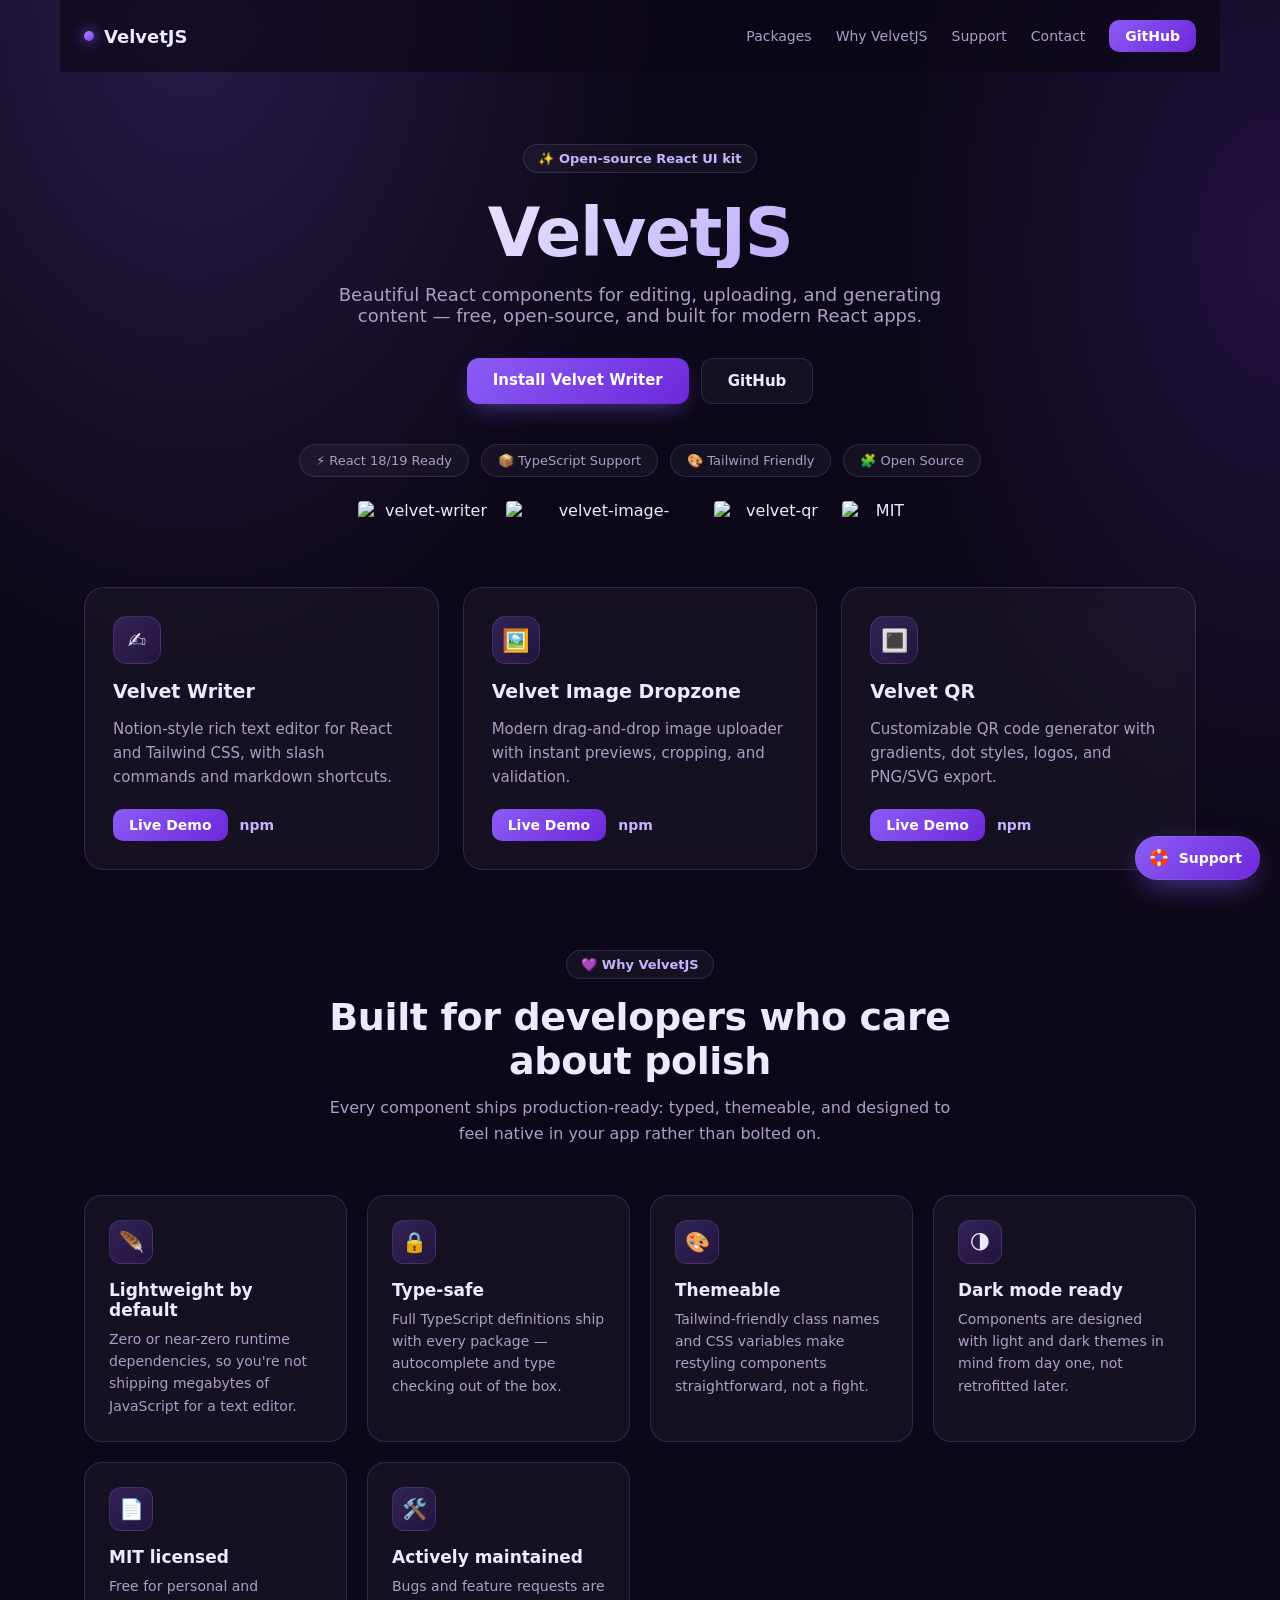
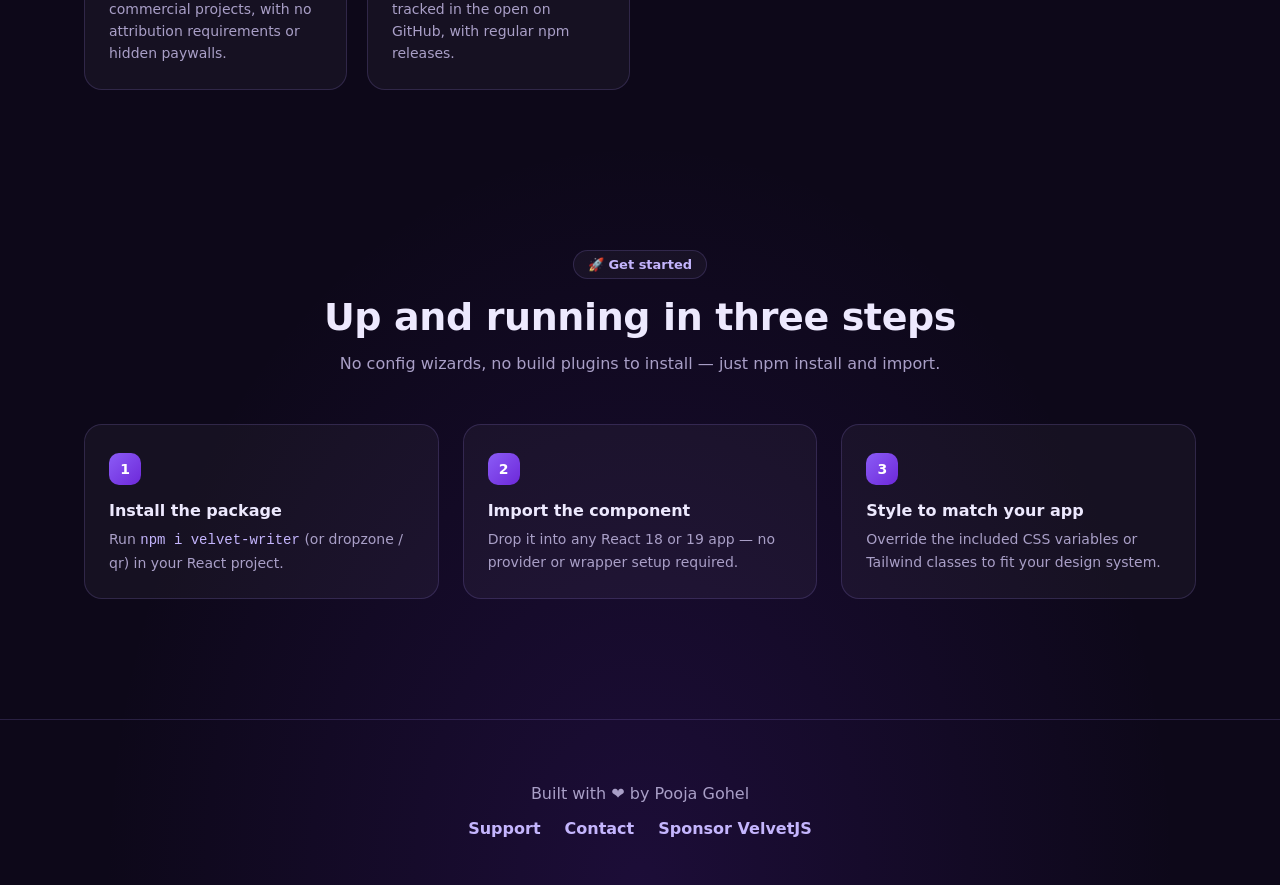
==== commit cbc364a5: "Add a persistent floating support button to every page Fixed-position pill in the bottom-right corne" ====
--- a/index.html
+++ b/index.html
@@ -238,5 +238,7 @@
   </footer>
 
   <script src="scripts/main.js"></script>
+  <a href="/support/" class="support-fab" aria-label="Get support"><span class="support-fab-icon">🛟</span><span class="support-fab-label">Support</span></a>
+
 </body>
 </html>
--- a/styles/main.css
+++ b/styles/main.css
@@ -813,3 +813,55 @@
   font-size: 13px;
   text-align: center;
 }
+
+/* Floating support button */
+
+.support-fab {
+  position: fixed;
+  right: 20px;
+  bottom: 20px;
+  z-index: 100;
+  display: flex;
+  align-items: center;
+  gap: 10px;
+  padding: 12px 18px 12px 14px;
+  border-radius: 999px;
+  background: linear-gradient(135deg, var(--purple-500), var(--purple-700));
+  color: white;
+  text-decoration: none;
+  font-weight: 600;
+  font-size: 14px;
+  box-shadow: 0 10px 30px -8px rgba(139, 92, 246, 0.65), 0 0 0 1px rgba(255, 255, 255, 0.08) inset;
+  transition: transform 0.2s ease, box-shadow 0.2s ease;
+}
+
+.support-fab .support-fab-icon {
+  display: flex;
+  align-items: center;
+  justify-content: center;
+  width: 20px;
+  height: 20px;
+  font-size: 16px;
+  line-height: 1;
+}
+
+.support-fab:hover {
+  transform: translateY(-3px);
+  box-shadow: 0 14px 36px -6px rgba(139, 92, 246, 0.8), 0 0 0 1px rgba(255, 255, 255, 0.12) inset;
+}
+
+.support-fab .support-fab-label {
+  white-space: nowrap;
+}
+
+@media (max-width: 560px) {
+  .support-fab {
+    right: 14px;
+    bottom: 14px;
+    padding: 12px;
+  }
+
+  .support-fab .support-fab-label {
+    display: none;
+  }
+}
